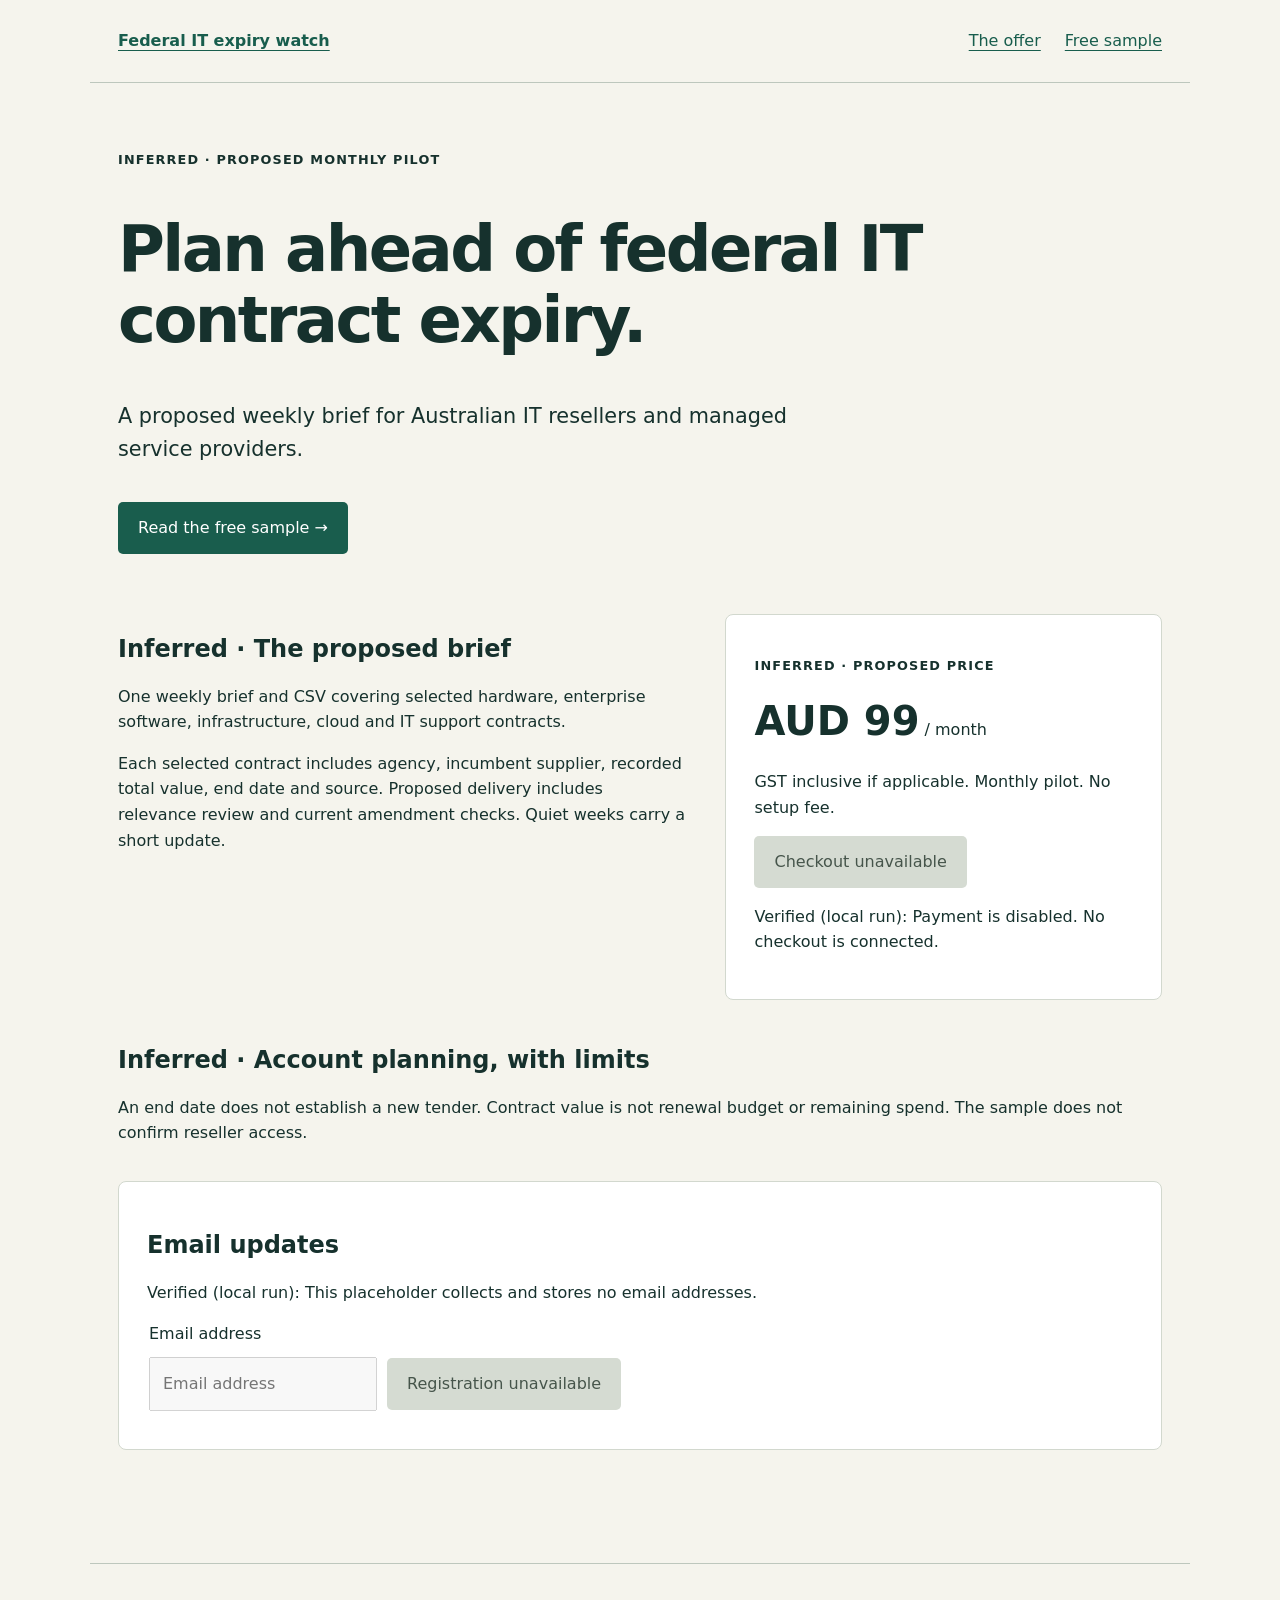
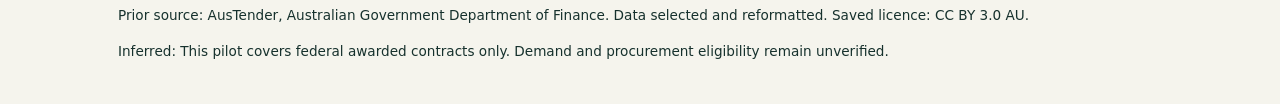
==== index.html @ 22a36f2a "Publish built Federal IT expiry watch site" ====
<!doctype html><html lang="en-AU"><head><meta charset="utf-8"><meta name="viewport" content="width=device-width,initial-scale=1"><meta name="description" content="Proposed federal IT contract expiry brief. View a free, dated sample."><link rel="stylesheet" href="styles.css"><title>The offer | Federal IT expiry watch</title></head><body><header><a class="brand" href="index.html">Federal IT expiry watch</a><nav aria-label="Main"><a href="index.html">The offer</a><a href="sample.html">Free sample</a></nav></header><main><p class="eyebrow">Inferred · Proposed monthly pilot</p><h1>Plan ahead of federal IT contract expiry.</h1><p class="lead">A proposed weekly brief for Australian IT resellers and managed service providers.</p><a class="button" href="sample.html">Read the free sample →</a><section class="offer"><div><h2>Inferred · The proposed brief</h2><p>One weekly brief and CSV covering selected hardware, enterprise software, infrastructure, cloud and IT support contracts.</p><p>Each selected contract includes agency, incumbent supplier, recorded total value, end date and source. Proposed delivery includes relevance review and current amendment checks. Quiet weeks carry a short update.</p></div><aside><p class="eyebrow">Inferred · Proposed price</p><p class="price">AUD 99<span> / month</span></p><p>GST inclusive if applicable. Monthly pilot. No setup fee.</p><button disabled aria-describedby="checkout-status">Checkout unavailable</button><p id="checkout-status">Verified (local run): Payment is disabled. No checkout is connected.</p></aside></section><section><h2>Inferred · Account planning, with limits</h2><p>An end date does not establish a new tender. Contract value is not renewal budget or remaining spend. The sample does not confirm reseller access.</p></section><section class="capture"><h2>Email updates</h2><p>Verified (local run): This placeholder collects and stores no email addresses.</p><fieldset disabled><label for="email">Email address</label><input id="email" type="email" placeholder="Email address" autocomplete="off"><button disabled>Registration unavailable</button></fieldset></section></main><footer><p>Prior source: AusTender, Australian Government Department of Finance. Data selected and reformatted. Saved licence: CC BY 3.0 AU.</p><p>Inferred: This pilot covers federal awarded contracts only. Demand and procurement eligibility remain unverified.</p></footer></body></html>
---- styles.css ----
:root{font-family:system-ui,sans-serif;color:#16312d;background:#f5f4ed;line-height:1.6}*{box-sizing:border-box}body{margin:0}header,main,footer{max-width:1100px;margin:auto;padding:28px}header{display:flex;justify-content:space-between;gap:24px;border-bottom:1px solid #bdc7bd}.brand{font-weight:750}nav{display:flex;gap:24px}a{color:#185d4d;text-underline-offset:4px}h1{font-size:clamp(2.2rem,5vw,4.2rem);max-width:850px;line-height:1.12;letter-spacing:-.04em}h2{line-height:1.25}main{padding-top:55px}.lead{font-size:1.3rem;max-width:720px}.eyebrow{font-size:.8rem;text-transform:uppercase;letter-spacing:.09em;font-weight:650}.button,button{display:inline-block;padding:13px 20px;border-radius:5px;background:#195d4d;color:white;border:0;font:inherit}.button{margin:15px 0;text-decoration:none}button:disabled{background:#d5dbd2;color:#46554b;cursor:not-allowed}.offer{display:grid;grid-template-columns:1.3fr 1fr;gap:40px;margin:45px 0}aside,article,.capture{background:white;padding:28px;border:1px solid #d2d8ce;border-radius:8px}.price{font-size:2.5rem;font-weight:750;margin:12px 0}.price span{font-size:1rem;font-weight:400}section{margin:35px 0}fieldset{border:0;padding:0}label{display:block}input{padding:12px;font:inherit;max-width:100%;margin:10px 10px 10px 0}footer{font-size:.85rem;border-top:1px solid #bdc7bd;margin-top:50px}.records{display:grid;gap:24px;margin:35px 0}dt{font-size:.8rem;text-transform:uppercase;color:#53665b;margin-top:16px}dd{margin:0;overflow-wrap:anywhere}a:focus-visible{outline:3px solid #bf7020;outline-offset:5px}@media(max-width:650px){header{flex-direction:column}.offer{grid-template-columns:1fr}main{padding-top:25px}article,aside,.capture{padding:20px}}
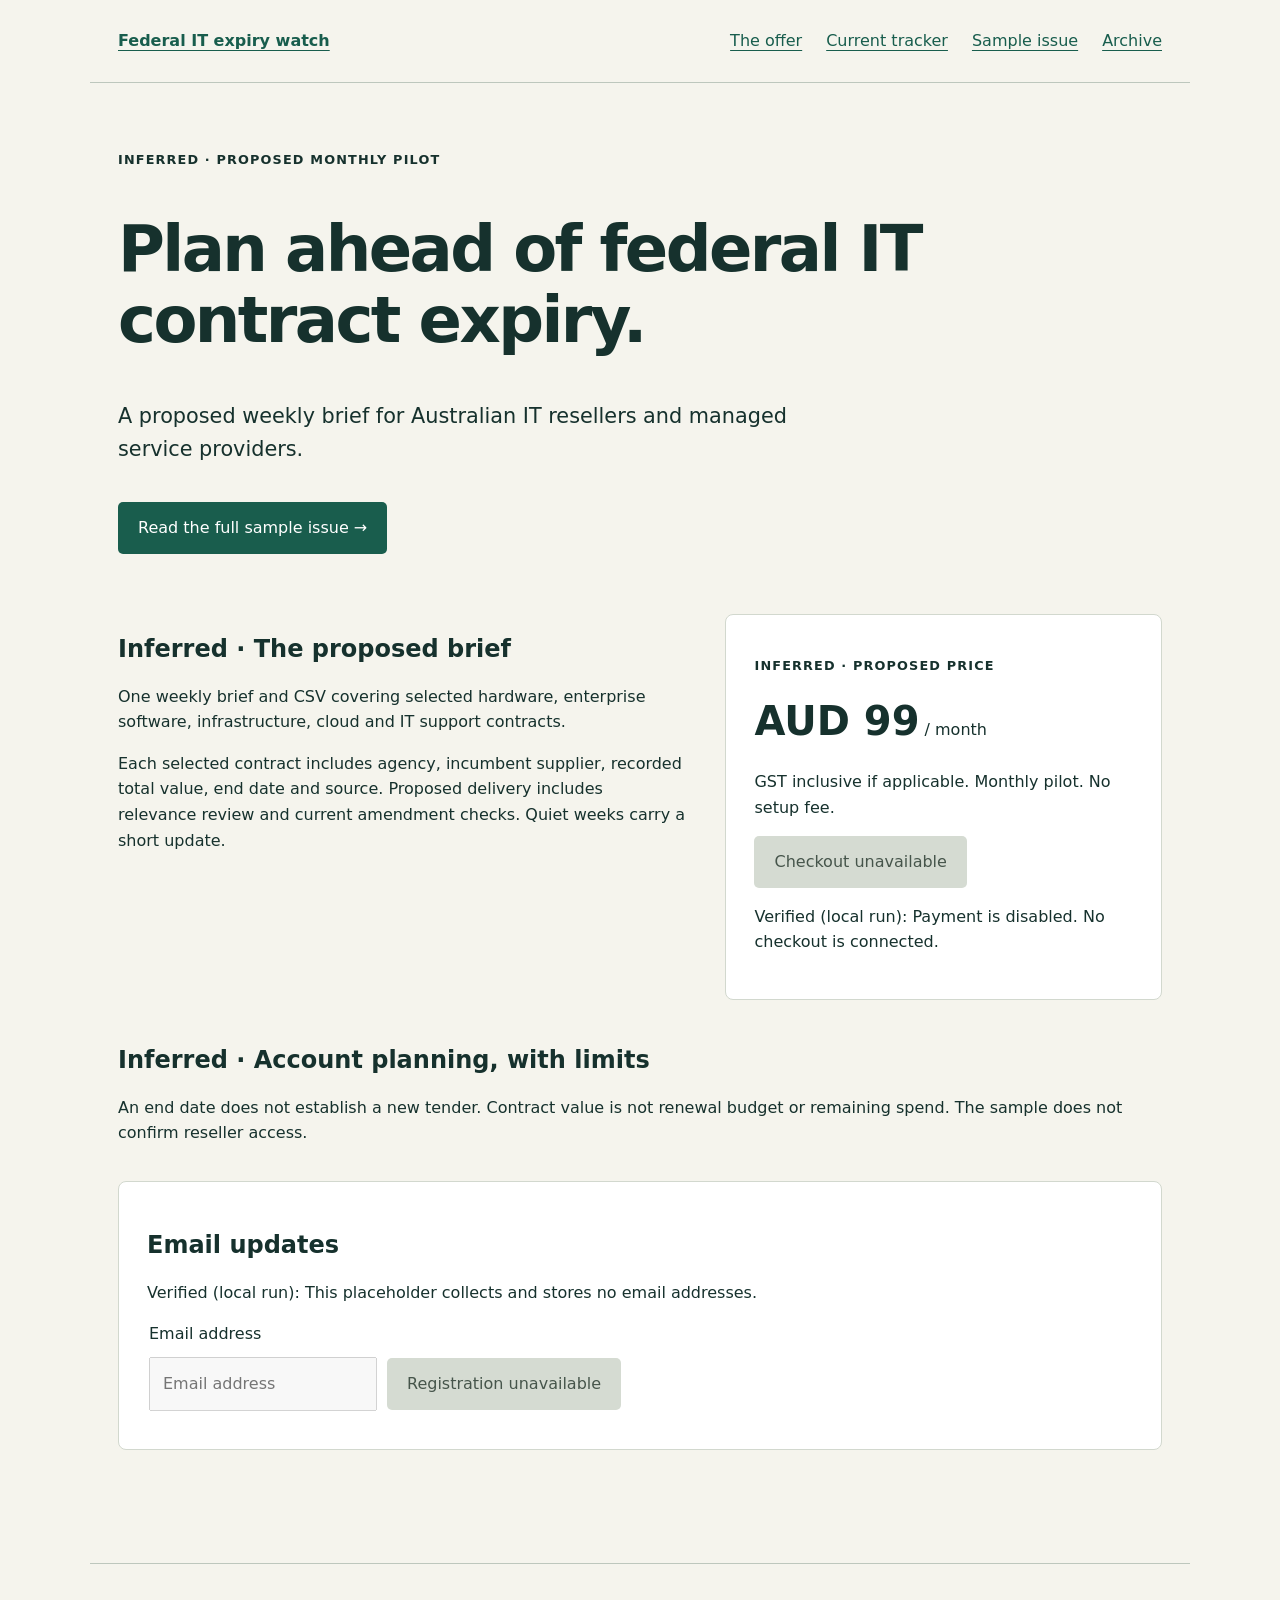
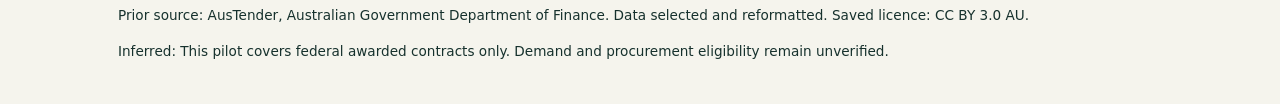
==== commit ca90aa15: "Add full sample weekly issue and archive" ====
--- a/index.html
+++ b/index.html
@@ -1 +1 @@
-<!doctype html><html lang="en-AU"><head><meta charset="utf-8"><meta name="viewport" content="width=device-width,initial-scale=1"><meta name="description" content="Proposed federal IT contract expiry brief. View a free, dated sample."><link rel="stylesheet" href="styles.css"><title>The offer | Federal IT expiry watch</title></head><body><header><a class="brand" href="index.html">Federal IT expiry watch</a><nav aria-label="Main"><a href="index.html">The offer</a><a href="sample.html">Free sample</a></nav></header><main><p class="eyebrow">Inferred · Proposed monthly pilot</p><h1>Plan ahead of federal IT contract expiry.</h1><p class="lead">A proposed weekly brief for Australian IT resellers and managed service providers.</p><a class="button" href="sample.html">Read the free sample →</a><section class="offer"><div><h2>Inferred · The proposed brief</h2><p>One weekly brief and CSV covering selected hardware, enterprise software, infrastructure, cloud and IT support contracts.</p><p>Each selected contract includes agency, incumbent supplier, recorded total value, end date and source. Proposed delivery includes relevance review and current amendment checks. Quiet weeks carry a short update.</p></div><aside><p class="eyebrow">Inferred · Proposed price</p><p class="price">AUD 99<span> / month</span></p><p>GST inclusive if applicable. Monthly pilot. No setup fee.</p><button disabled aria-describedby="checkout-status">Checkout unavailable</button><p id="checkout-status">Verified (local run): Payment is disabled. No checkout is connected.</p></aside></section><section><h2>Inferred · Account planning, with limits</h2><p>An end date does not establish a new tender. Contract value is not renewal budget or remaining spend. The sample does not confirm reseller access.</p></section><section class="capture"><h2>Email updates</h2><p>Verified (local run): This placeholder collects and stores no email addresses.</p><fieldset disabled><label for="email">Email address</label><input id="email" type="email" placeholder="Email address" autocomplete="off"><button disabled>Registration unavailable</button></fieldset></section></main><footer><p>Prior source: AusTender, Australian Government Department of Finance. Data selected and reformatted. Saved licence: CC BY 3.0 AU.</p><p>Inferred: This pilot covers federal awarded contracts only. Demand and procurement eligibility remain unverified.</p></footer></body></html>+<!doctype html><html lang="en-AU"><head><meta charset="utf-8"><meta name="viewport" content="width=device-width,initial-scale=1"><meta name="description" content="Proposed federal IT contract expiry brief. View a free, dated sample."><link rel="stylesheet" href="styles.css"><title>The offer | Federal IT expiry watch</title></head><body><header><a class="brand" href="index.html">Federal IT expiry watch</a><nav aria-label="Main"><a href="index.html">The offer</a><a href="sample.html">Current tracker</a><a href="issue-2026-11-09.html">Sample issue</a><a href="archive.html">Archive</a></nav></header><main><p class="eyebrow">Inferred · Proposed monthly pilot</p><h1>Plan ahead of federal IT contract expiry.</h1><p class="lead">A proposed weekly brief for Australian IT resellers and managed service providers.</p><a class="button" href="issue-2026-11-09.html">Read the full sample issue →</a><section class="offer"><div><h2>Inferred · The proposed brief</h2><p>One weekly brief and CSV covering selected hardware, enterprise software, infrastructure, cloud and IT support contracts.</p><p>Each selected contract includes agency, incumbent supplier, recorded total value, end date and source. Proposed delivery includes relevance review and current amendment checks. Quiet weeks carry a short update.</p></div><aside><p class="eyebrow">Inferred · Proposed price</p><p class="price">AUD 99<span> / month</span></p><p>GST inclusive if applicable. Monthly pilot. No setup fee.</p><button disabled aria-describedby="checkout-status">Checkout unavailable</button><p id="checkout-status">Verified (local run): Payment is disabled. No checkout is connected.</p></aside></section><section><h2>Inferred · Account planning, with limits</h2><p>An end date does not establish a new tender. Contract value is not renewal budget or remaining spend. The sample does not confirm reseller access.</p></section><section class="capture"><h2>Email updates</h2><p>Verified (local run): This placeholder collects and stores no email addresses.</p><fieldset disabled><label for="email">Email address</label><input id="email" type="email" placeholder="Email address" autocomplete="off"><button disabled>Registration unavailable</button></fieldset></section></main><footer><p>Prior source: AusTender, Australian Government Department of Finance. Data selected and reformatted. Saved licence: CC BY 3.0 AU.</p><p>Inferred: This pilot covers federal awarded contracts only. Demand and procurement eligibility remain unverified.</p></footer></body></html>
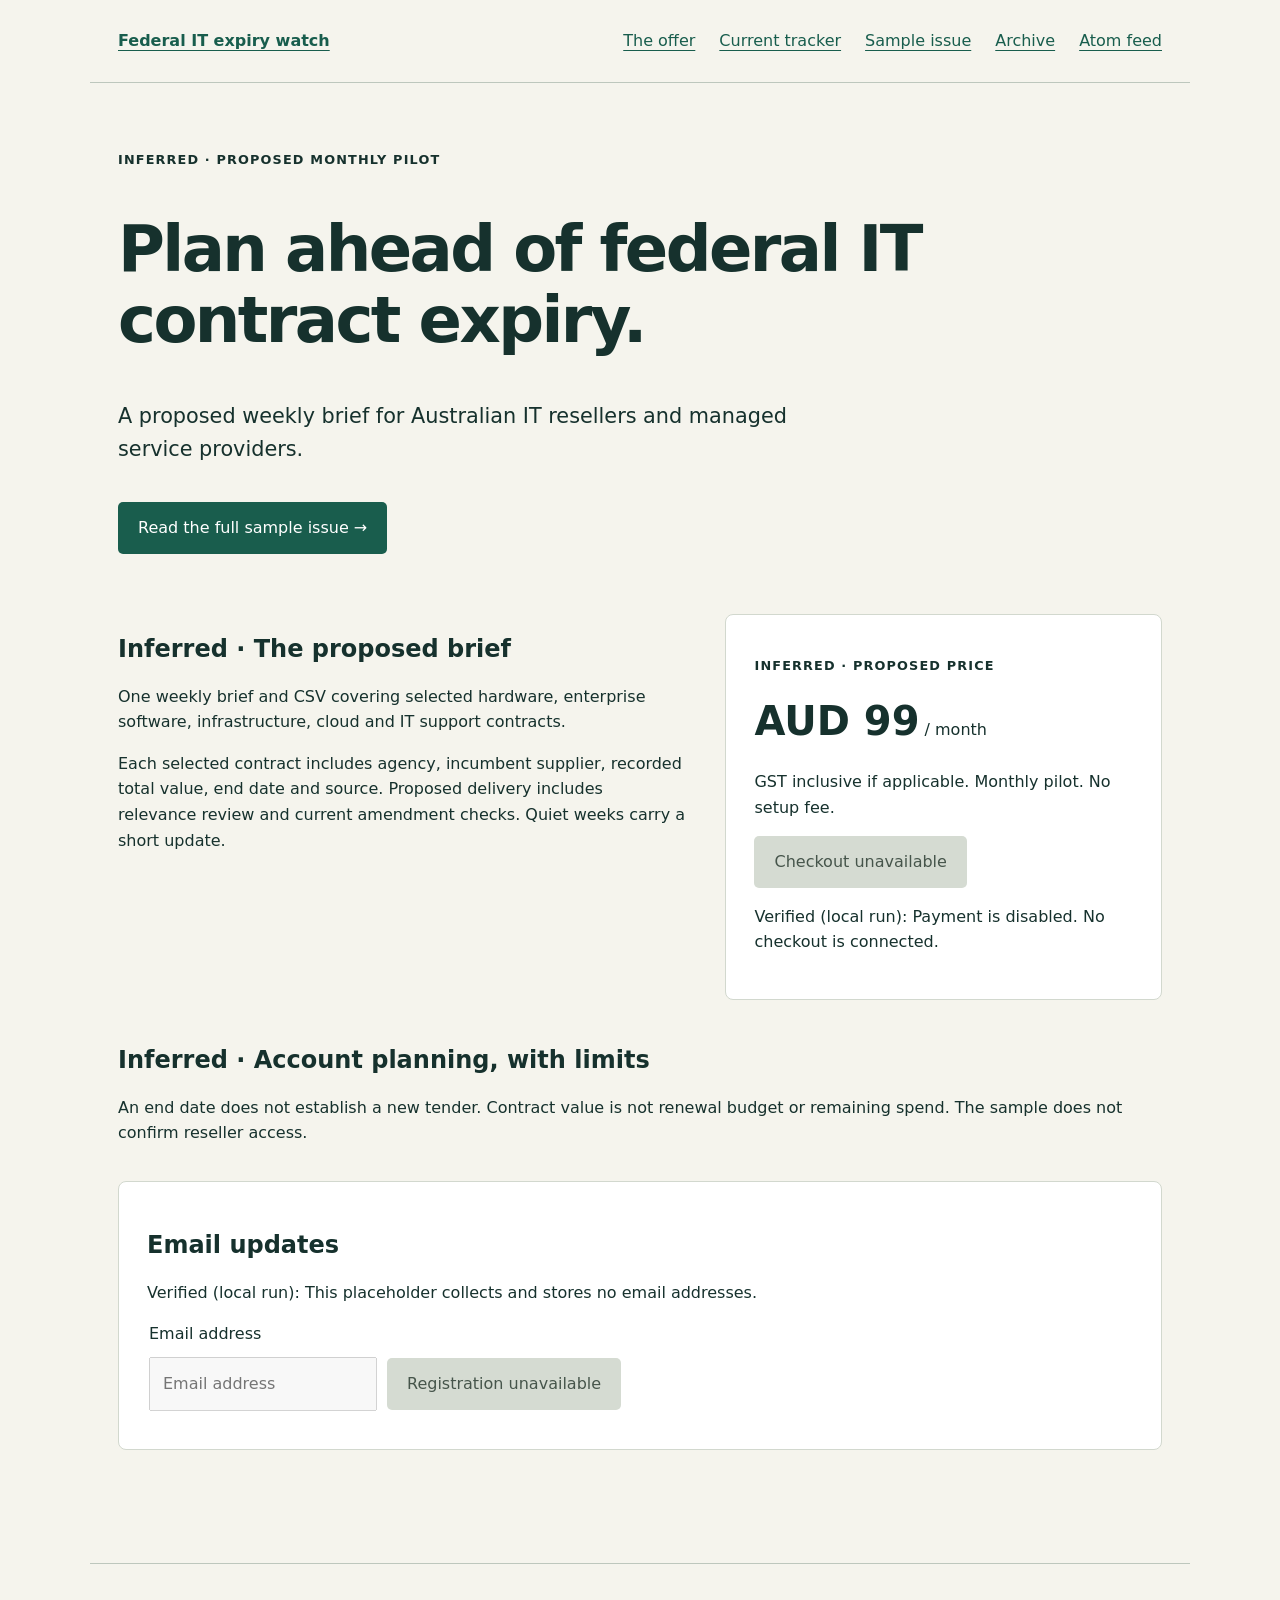
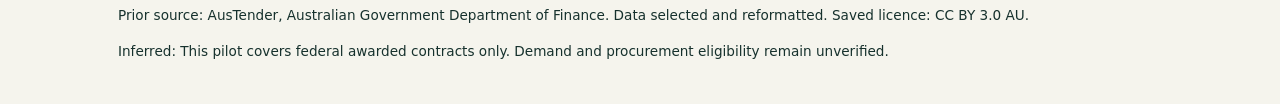
==== commit f88837f6: "Add Atom issue feed and local agency filter" ====
--- a/index.html
+++ b/index.html
@@ -1 +1 @@
-<!doctype html><html lang="en-AU"><head><meta charset="utf-8"><meta name="viewport" content="width=device-width,initial-scale=1"><meta name="description" content="Proposed federal IT contract expiry brief. View a free, dated sample."><link rel="stylesheet" href="styles.css"><title>The offer | Federal IT expiry watch</title></head><body><header><a class="brand" href="index.html">Federal IT expiry watch</a><nav aria-label="Main"><a href="index.html">The offer</a><a href="sample.html">Current tracker</a><a href="issue-2026-11-09.html">Sample issue</a><a href="archive.html">Archive</a></nav></header><main><p class="eyebrow">Inferred · Proposed monthly pilot</p><h1>Plan ahead of federal IT contract expiry.</h1><p class="lead">A proposed weekly brief for Australian IT resellers and managed service providers.</p><a class="button" href="issue-2026-11-09.html">Read the full sample issue →</a><section class="offer"><div><h2>Inferred · The proposed brief</h2><p>One weekly brief and CSV covering selected hardware, enterprise software, infrastructure, cloud and IT support contracts.</p><p>Each selected contract includes agency, incumbent supplier, recorded total value, end date and source. Proposed delivery includes relevance review and current amendment checks. Quiet weeks carry a short update.</p></div><aside><p class="eyebrow">Inferred · Proposed price</p><p class="price">AUD 99<span> / month</span></p><p>GST inclusive if applicable. Monthly pilot. No setup fee.</p><button disabled aria-describedby="checkout-status">Checkout unavailable</button><p id="checkout-status">Verified (local run): Payment is disabled. No checkout is connected.</p></aside></section><section><h2>Inferred · Account planning, with limits</h2><p>An end date does not establish a new tender. Contract value is not renewal budget or remaining spend. The sample does not confirm reseller access.</p></section><section class="capture"><h2>Email updates</h2><p>Verified (local run): This placeholder collects and stores no email addresses.</p><fieldset disabled><label for="email">Email address</label><input id="email" type="email" placeholder="Email address" autocomplete="off"><button disabled>Registration unavailable</button></fieldset></section></main><footer><p>Prior source: AusTender, Australian Government Department of Finance. Data selected and reformatted. Saved licence: CC BY 3.0 AU.</p><p>Inferred: This pilot covers federal awarded contracts only. Demand and procurement eligibility remain unverified.</p></footer></body></html>+<!doctype html><html lang="en-AU"><head><meta charset="utf-8"><meta name="viewport" content="width=device-width,initial-scale=1"><meta name="description" content="Proposed federal IT contract expiry brief. View a free, dated sample."><link rel="stylesheet" href="styles.css"><title>The offer | Federal IT expiry watch</title><link rel="alternate" type="application/atom+xml" title="Federal IT expiry watch issues" href="feed.atom"></head><body><header><a class="brand" href="index.html">Federal IT expiry watch</a><nav aria-label="Main"><a href="index.html">The offer</a><a href="sample.html">Current tracker</a><a href="issue-2026-11-09.html">Sample issue</a><a href="archive.html">Archive</a><a href="feed.atom">Atom feed</a></nav></header><main><p class="eyebrow">Inferred · Proposed monthly pilot</p><h1>Plan ahead of federal IT contract expiry.</h1><p class="lead">A proposed weekly brief for Australian IT resellers and managed service providers.</p><a class="button" href="issue-2026-11-09.html">Read the full sample issue →</a><section class="offer"><div><h2>Inferred · The proposed brief</h2><p>One weekly brief and CSV covering selected hardware, enterprise software, infrastructure, cloud and IT support contracts.</p><p>Each selected contract includes agency, incumbent supplier, recorded total value, end date and source. Proposed delivery includes relevance review and current amendment checks. Quiet weeks carry a short update.</p></div><aside><p class="eyebrow">Inferred · Proposed price</p><p class="price">AUD 99<span> / month</span></p><p>GST inclusive if applicable. Monthly pilot. No setup fee.</p><button disabled aria-describedby="checkout-status">Checkout unavailable</button><p id="checkout-status">Verified (local run): Payment is disabled. No checkout is connected.</p></aside></section><section><h2>Inferred · Account planning, with limits</h2><p>An end date does not establish a new tender. Contract value is not renewal budget or remaining spend. The sample does not confirm reseller access.</p></section><section class="capture"><h2>Email updates</h2><p>Verified (local run): This placeholder collects and stores no email addresses.</p><fieldset disabled><label for="email">Email address</label><input id="email" type="email" placeholder="Email address" autocomplete="off"><button disabled>Registration unavailable</button></fieldset></section></main><footer><p>Prior source: AusTender, Australian Government Department of Finance. Data selected and reformatted. Saved licence: CC BY 3.0 AU.</p><p>Inferred: This pilot covers federal awarded contracts only. Demand and procurement eligibility remain unverified.</p></footer></body></html>
--- a/styles.css
+++ b/styles.css
@@ -1 +1,3 @@
 :root{font-family:system-ui,sans-serif;color:#16312d;background:#f5f4ed;line-height:1.6}*{box-sizing:border-box}body{margin:0}header,main,footer{max-width:1100px;margin:auto;padding:28px}header{display:flex;justify-content:space-between;gap:24px;border-bottom:1px solid #bdc7bd}.brand{font-weight:750}nav{display:flex;gap:24px}a{color:#185d4d;text-underline-offset:4px}h1{font-size:clamp(2.2rem,5vw,4.2rem);max-width:850px;line-height:1.12;letter-spacing:-.04em}h2{line-height:1.25}main{padding-top:55px}.lead{font-size:1.3rem;max-width:720px}.eyebrow{font-size:.8rem;text-transform:uppercase;letter-spacing:.09em;font-weight:650}.button,button{display:inline-block;padding:13px 20px;border-radius:5px;background:#195d4d;color:white;border:0;font:inherit}.button{margin:15px 0;text-decoration:none}button:disabled{background:#d5dbd2;color:#46554b;cursor:not-allowed}.offer{display:grid;grid-template-columns:1.3fr 1fr;gap:40px;margin:45px 0}aside,article,.capture{background:white;padding:28px;border:1px solid #d2d8ce;border-radius:8px}.price{font-size:2.5rem;font-weight:750;margin:12px 0}.price span{font-size:1rem;font-weight:400}section{margin:35px 0}fieldset{border:0;padding:0}label{display:block}input{padding:12px;font:inherit;max-width:100%;margin:10px 10px 10px 0}footer{font-size:.85rem;border-top:1px solid #bdc7bd;margin-top:50px}.records{display:grid;gap:24px;margin:35px 0}dt{font-size:.8rem;text-transform:uppercase;color:#53665b;margin-top:16px}dd{margin:0;overflow-wrap:anywhere}a:focus-visible{outline:3px solid #bf7020;outline-offset:5px}@media(max-width:650px){header{flex-direction:column}.offer{grid-template-columns:1fr}main{padding-top:25px}article,aside,.capture{padding:20px}}
+
+[hidden]{display:none!important}select{font:inherit;max-width:100%;padding:12px}select:focus-visible{outline:3px solid #bf7020;outline-offset:3px}
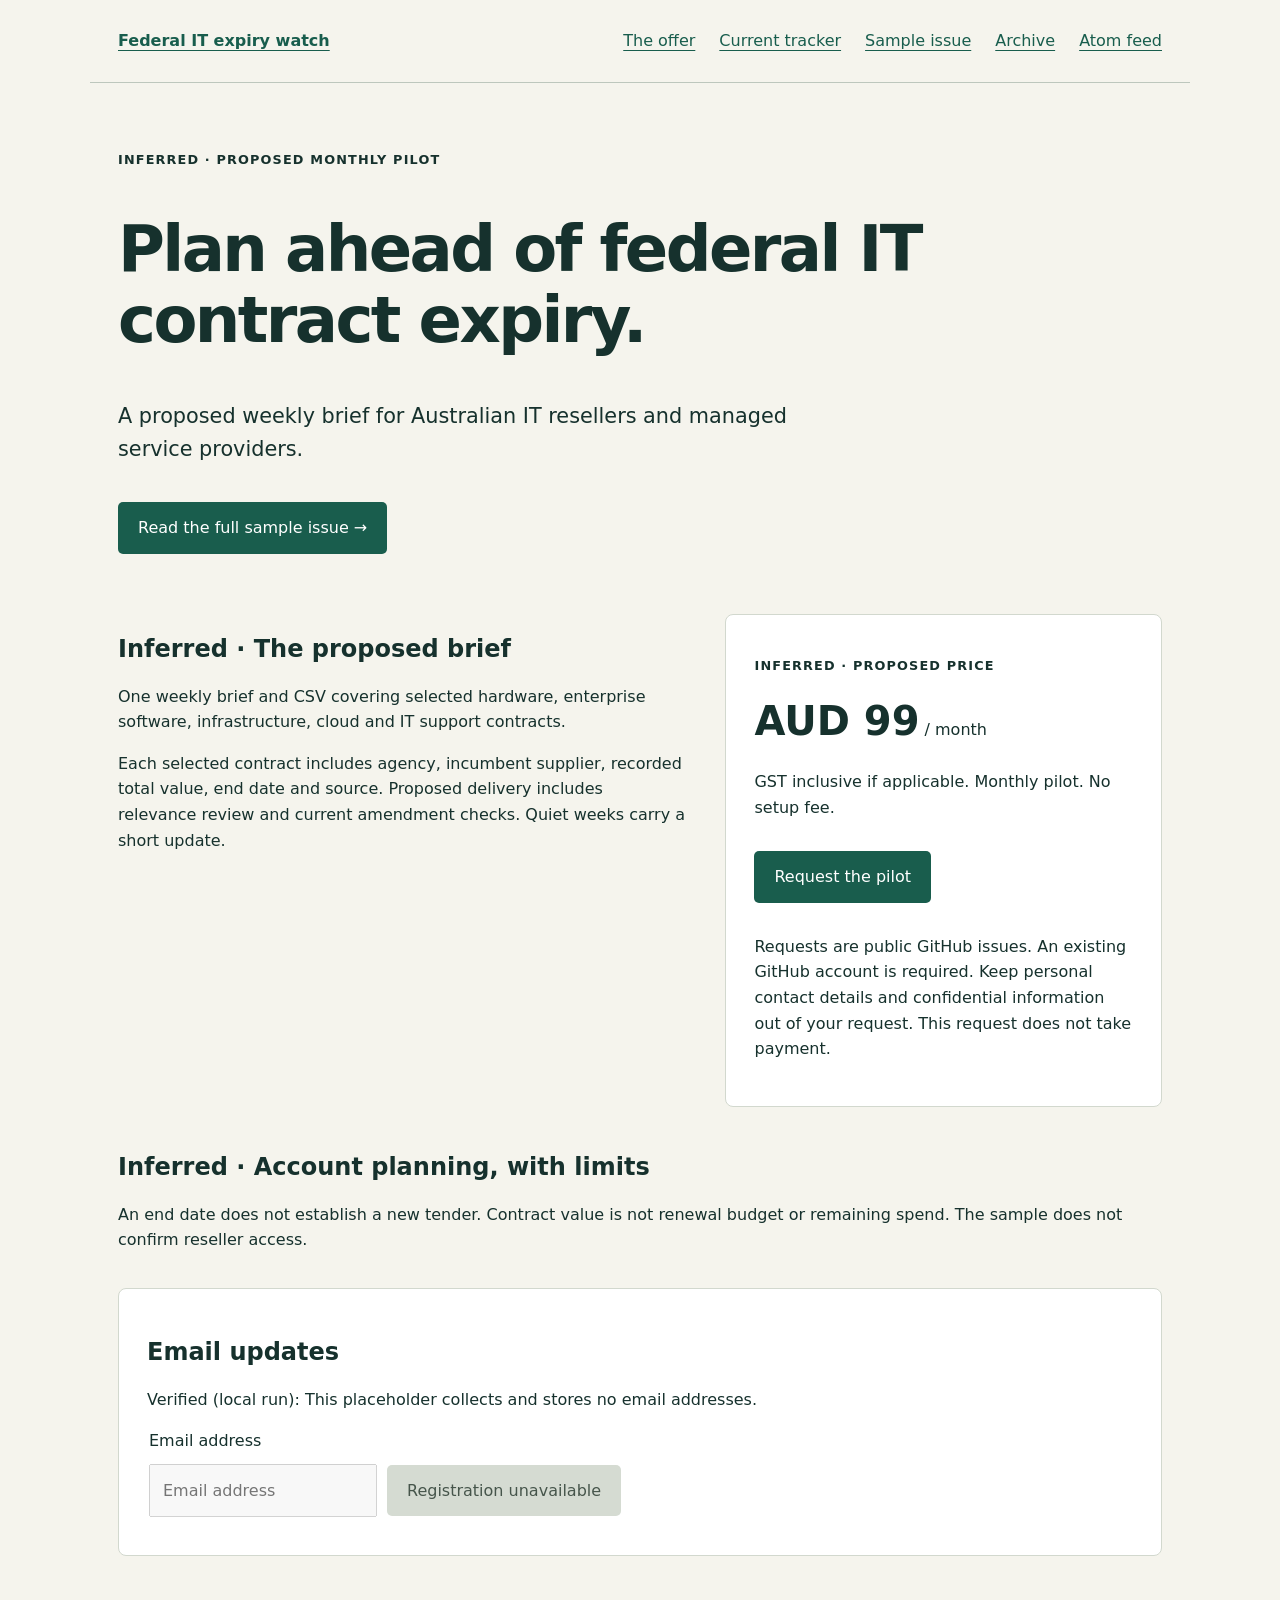
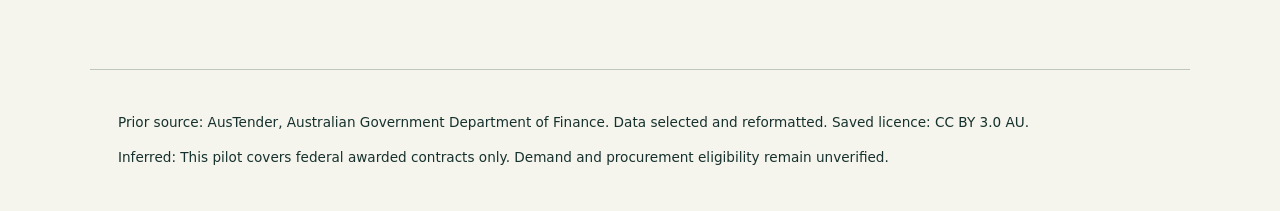
==== commit 2fd9eabc: "Add public pilot request form and offer link" ====
--- a/index.html
+++ b/index.html
@@ -1 +1 @@
-<!doctype html><html lang="en-AU"><head><meta charset="utf-8"><meta name="viewport" content="width=device-width,initial-scale=1"><meta name="description" content="Proposed federal IT contract expiry brief. View a free, dated sample."><link rel="stylesheet" href="styles.css"><title>The offer | Federal IT expiry watch</title><link rel="alternate" type="application/atom+xml" title="Federal IT expiry watch issues" href="feed.atom"></head><body><header><a class="brand" href="index.html">Federal IT expiry watch</a><nav aria-label="Main"><a href="index.html">The offer</a><a href="sample.html">Current tracker</a><a href="issue-2026-11-09.html">Sample issue</a><a href="archive.html">Archive</a><a href="feed.atom">Atom feed</a></nav></header><main><p class="eyebrow">Inferred · Proposed monthly pilot</p><h1>Plan ahead of federal IT contract expiry.</h1><p class="lead">A proposed weekly brief for Australian IT resellers and managed service providers.</p><a class="button" href="issue-2026-11-09.html">Read the full sample issue →</a><section class="offer"><div><h2>Inferred · The proposed brief</h2><p>One weekly brief and CSV covering selected hardware, enterprise software, infrastructure, cloud and IT support contracts.</p><p>Each selected contract includes agency, incumbent supplier, recorded total value, end date and source. Proposed delivery includes relevance review and current amendment checks. Quiet weeks carry a short update.</p></div><aside><p class="eyebrow">Inferred · Proposed price</p><p class="price">AUD 99<span> / month</span></p><p>GST inclusive if applicable. Monthly pilot. No setup fee.</p><button disabled aria-describedby="checkout-status">Checkout unavailable</button><p id="checkout-status">Verified (local run): Payment is disabled. No checkout is connected.</p></aside></section><section><h2>Inferred · Account planning, with limits</h2><p>An end date does not establish a new tender. Contract value is not renewal budget or remaining spend. The sample does not confirm reseller access.</p></section><section class="capture"><h2>Email updates</h2><p>Verified (local run): This placeholder collects and stores no email addresses.</p><fieldset disabled><label for="email">Email address</label><input id="email" type="email" placeholder="Email address" autocomplete="off"><button disabled>Registration unavailable</button></fieldset></section></main><footer><p>Prior source: AusTender, Australian Government Department of Finance. Data selected and reformatted. Saved licence: CC BY 3.0 AU.</p><p>Inferred: This pilot covers federal awarded contracts only. Demand and procurement eligibility remain unverified.</p></footer></body></html>+<!doctype html><html lang="en-AU"><head><meta charset="utf-8"><meta name="viewport" content="width=device-width,initial-scale=1"><meta name="description" content="Proposed federal IT contract expiry brief. View a free, dated sample."><link rel="stylesheet" href="styles.css"><title>The offer | Federal IT expiry watch</title><link rel="alternate" type="application/atom+xml" title="Federal IT expiry watch issues" href="feed.atom"></head><body><header><a class="brand" href="index.html">Federal IT expiry watch</a><nav aria-label="Main"><a href="index.html">The offer</a><a href="sample.html">Current tracker</a><a href="issue-2026-11-09.html">Sample issue</a><a href="archive.html">Archive</a><a href="feed.atom">Atom feed</a></nav></header><main><p class="eyebrow">Inferred · Proposed monthly pilot</p><h1>Plan ahead of federal IT contract expiry.</h1><p class="lead">A proposed weekly brief for Australian IT resellers and managed service providers.</p><a class="button" href="issue-2026-11-09.html">Read the full sample issue →</a><section class="offer"><div><h2>Inferred · The proposed brief</h2><p>One weekly brief and CSV covering selected hardware, enterprise software, infrastructure, cloud and IT support contracts.</p><p>Each selected contract includes agency, incumbent supplier, recorded total value, end date and source. Proposed delivery includes relevance review and current amendment checks. Quiet weeks carry a short update.</p></div><aside><p class="eyebrow">Inferred · Proposed price</p><p class="price">AUD 99<span> / month</span></p><p>GST inclusive if applicable. Monthly pilot. No setup fee.</p><a class="button" href="https://github.com/maxmaxrouge-rgb/federal-it-expiry-watch/issues/new?template=request.yml" aria-describedby="request-status">Request the pilot</a><p id="request-status">Requests are public GitHub issues. An existing GitHub account is required. Keep personal contact details and confidential information out of your request. This request does not take payment.</p></aside></section><section><h2>Inferred · Account planning, with limits</h2><p>An end date does not establish a new tender. Contract value is not renewal budget or remaining spend. The sample does not confirm reseller access.</p></section><section class="capture"><h2>Email updates</h2><p>Verified (local run): This placeholder collects and stores no email addresses.</p><fieldset disabled><label for="email">Email address</label><input id="email" type="email" placeholder="Email address" autocomplete="off"><button disabled>Registration unavailable</button></fieldset></section></main><footer><p>Prior source: AusTender, Australian Government Department of Finance. Data selected and reformatted. Saved licence: CC BY 3.0 AU.</p><p>Inferred: This pilot covers federal awarded contracts only. Demand and procurement eligibility remain unverified.</p></footer></body></html>
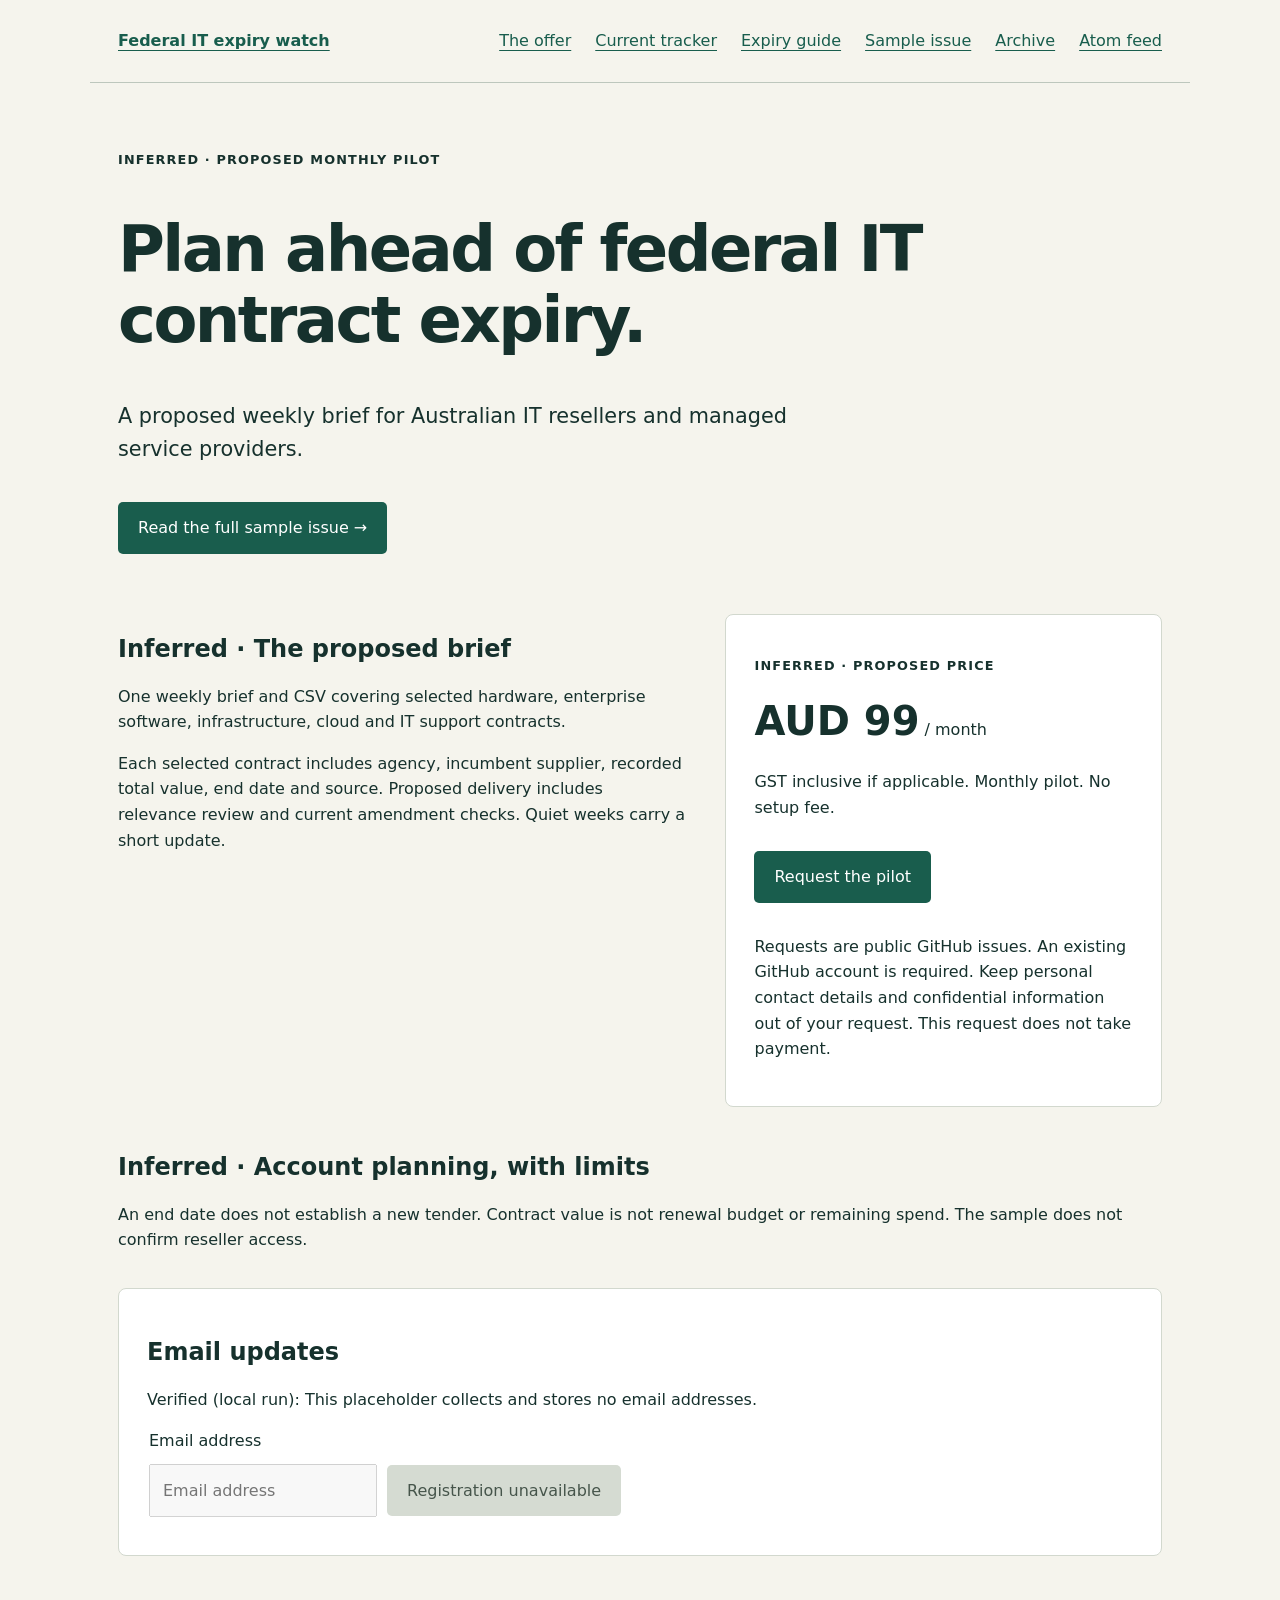
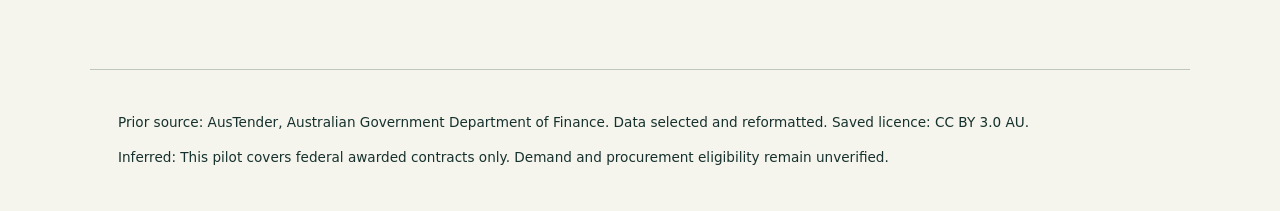
==== commit cb49d67c: "Publish practical government IT contract expiry guide" ====
--- a/index.html
+++ b/index.html
@@ -1 +1,18 @@
-<!doctype html><html lang="en-AU"><head><meta charset="utf-8"><meta name="viewport" content="width=device-width,initial-scale=1"><meta name="description" content="Proposed federal IT contract expiry brief. View a free, dated sample."><link rel="stylesheet" href="styles.css"><title>The offer | Federal IT expiry watch</title><link rel="alternate" type="application/atom+xml" title="Federal IT expiry watch issues" href="feed.atom"></head><body><header><a class="brand" href="index.html">Federal IT expiry watch</a><nav aria-label="Main"><a href="index.html">The offer</a><a href="sample.html">Current tracker</a><a href="issue-2026-11-09.html">Sample issue</a><a href="archive.html">Archive</a><a href="feed.atom">Atom feed</a></nav></header><main><p class="eyebrow">Inferred · Proposed monthly pilot</p><h1>Plan ahead of federal IT contract expiry.</h1><p class="lead">A proposed weekly brief for Australian IT resellers and managed service providers.</p><a class="button" href="issue-2026-11-09.html">Read the full sample issue →</a><section class="offer"><div><h2>Inferred · The proposed brief</h2><p>One weekly brief and CSV covering selected hardware, enterprise software, infrastructure, cloud and IT support contracts.</p><p>Each selected contract includes agency, incumbent supplier, recorded total value, end date and source. Proposed delivery includes relevance review and current amendment checks. Quiet weeks carry a short update.</p></div><aside><p class="eyebrow">Inferred · Proposed price</p><p class="price">AUD 99<span> / month</span></p><p>GST inclusive if applicable. Monthly pilot. No setup fee.</p><a class="button" href="https://github.com/maxmaxrouge-rgb/federal-it-expiry-watch/issues/new?template=request.yml" aria-describedby="request-status">Request the pilot</a><p id="request-status">Requests are public GitHub issues. An existing GitHub account is required. Keep personal contact details and confidential information out of your request. This request does not take payment.</p></aside></section><section><h2>Inferred · Account planning, with limits</h2><p>An end date does not establish a new tender. Contract value is not renewal budget or remaining spend. The sample does not confirm reseller access.</p></section><section class="capture"><h2>Email updates</h2><p>Verified (local run): This placeholder collects and stores no email addresses.</p><fieldset disabled><label for="email">Email address</label><input id="email" type="email" placeholder="Email address" autocomplete="off"><button disabled>Registration unavailable</button></fieldset></section></main><footer><p>Prior source: AusTender, Australian Government Department of Finance. Data selected and reformatted. Saved licence: CC BY 3.0 AU.</p><p>Inferred: This pilot covers federal awarded contracts only. Demand and procurement eligibility remain unverified.</p></footer></body></html>+<!doctype html><html lang="en-AU"><head><meta charset="utf-8"><meta name="viewport" content="width=device-width,initial-scale=1"><link rel="stylesheet" href="styles.css"><link rel="alternate" type="application/atom+xml" title="Federal IT expiry watch issues" href="feed.atom"><title>Federal IT contract expiry intelligence | Federal IT expiry watch</title>
+<meta name="description" content="Review Australian federal IT contract expiries, explore a free weekly brief and CSV, and request the proposed AUD 99/month pilot.">
+<link rel="canonical" href="https://maxmaxrouge-rgb.github.io/federal-it-expiry-watch/">
+<meta property="og:type" content="website">
+<meta property="og:site_name" content="Federal IT expiry watch">
+<meta property="og:title" content="Federal IT contract expiry intelligence | Federal IT expiry watch">
+<meta property="og:description" content="Review Australian federal IT contract expiries, explore a free weekly brief and CSV, and request the proposed AUD 99/month pilot.">
+<meta property="og:url" content="https://maxmaxrouge-rgb.github.io/federal-it-expiry-watch/">
+<meta property="og:image" content="https://maxmaxrouge-rgb.github.io/federal-it-expiry-watch/social-preview.png">
+<meta property="og:image:width" content="1200">
+<meta property="og:image:height" content="630">
+<meta property="og:image:alt" content="Federal IT expiry watch: Australian government IT contract intelligence">
+<meta name="twitter:card" content="summary_large_image">
+<meta name="twitter:title" content="Federal IT contract expiry intelligence | Federal IT expiry watch">
+<meta name="twitter:description" content="Review Australian federal IT contract expiries, explore a free weekly brief and CSV, and request the proposed AUD 99/month pilot.">
+<meta name="twitter:image" content="https://maxmaxrouge-rgb.github.io/federal-it-expiry-watch/social-preview.png">
+<meta name="twitter:image:alt" content="Federal IT expiry watch: Australian government IT contract intelligence">
+</head><body><header><a class="brand" href="index.html">Federal IT expiry watch</a><nav aria-label="Main"><a href="index.html">The offer</a><a href="sample.html">Current tracker</a><a href="find-expiring-government-it-contracts.html">Expiry guide</a><a href="issue-2026-11-09.html">Sample issue</a><a href="archive.html">Archive</a><a href="feed.atom">Atom feed</a></nav></header><main><p class="eyebrow">Inferred · Proposed monthly pilot</p><h1>Plan ahead of federal IT contract expiry.</h1><p class="lead">A proposed weekly brief for Australian IT resellers and managed service providers.</p><a class="button" href="issue-2026-11-09.html">Read the full sample issue →</a><section class="offer"><div><h2>Inferred · The proposed brief</h2><p>One weekly brief and CSV covering selected hardware, enterprise software, infrastructure, cloud and IT support contracts.</p><p>Each selected contract includes agency, incumbent supplier, recorded total value, end date and source. Proposed delivery includes relevance review and current amendment checks. Quiet weeks carry a short update.</p></div><aside><p class="eyebrow">Inferred · Proposed price</p><p class="price">AUD 99<span> / month</span></p><p>GST inclusive if applicable. Monthly pilot. No setup fee.</p><a class="button" href="https://github.com/maxmaxrouge-rgb/federal-it-expiry-watch/issues/new?template=request.yml" aria-describedby="request-status">Request the pilot</a><p id="request-status">Requests are public GitHub issues. An existing GitHub account is required. Keep personal contact details and confidential information out of your request. This request does not take payment.</p></aside></section><section><h2>Inferred · Account planning, with limits</h2><p>An end date does not establish a new tender. Contract value is not renewal budget or remaining spend. The sample does not confirm reseller access.</p></section><section class="capture"><h2>Email updates</h2><p>Verified (local run): This placeholder collects and stores no email addresses.</p><fieldset disabled><label for="email">Email address</label><input id="email" type="email" placeholder="Email address" autocomplete="off"><button disabled>Registration unavailable</button></fieldset></section></main><footer><p>Prior source: AusTender, Australian Government Department of Finance. Data selected and reformatted. Saved licence: CC BY 3.0 AU.</p><p>Inferred: This pilot covers federal awarded contracts only. Demand and procurement eligibility remain unverified.</p></footer></body></html>
